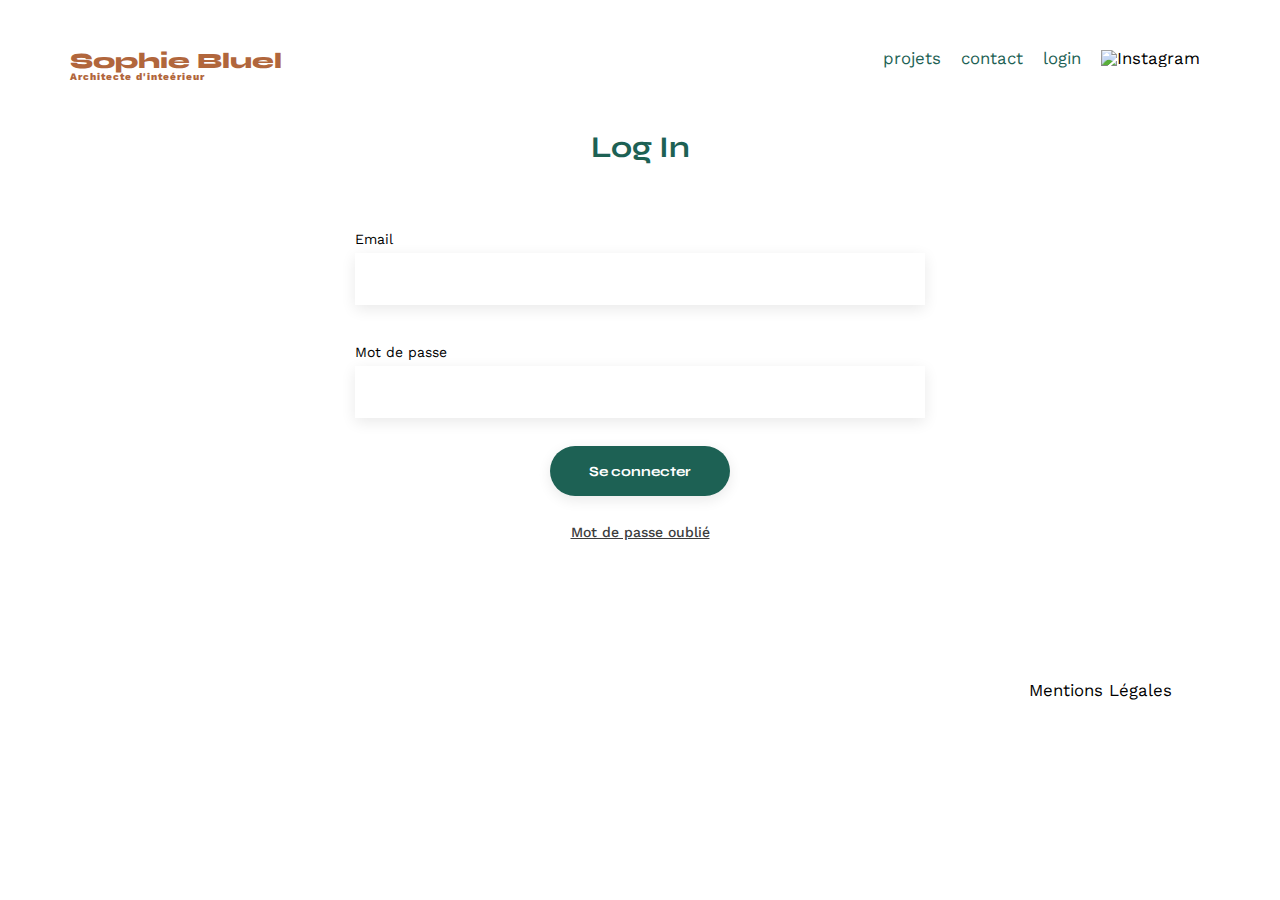
==== FrontEnd/login.html @ bb719c10 "Suivant la maquette, intégration du formulaire de connexion au site." ====
<!DOCTYPE html>
<html lang="fr">

<head>
    <meta charset="UTF-8">
    <title>Sophie Bluel - Architecte d'intérieur</title>
    <meta name="viewport" content="width=device-width, initial-scale=1.0">
    <link rel="preconnect" href="https://fonts.googleapis.com">
    <link rel="preconnect" href="https://fonts.gstatic.com" crossorigin>
    <link href="https://fonts.googleapis.com/css2?family=Syne:wght@700;800&family=Work+Sans&display=swap"
        rel="stylesheet">
    <meta name="description" content="">
    <link rel="stylesheet" href="./assets/style.css">
    <script src="works.js"></script>
</head>

<body>
    <header>
        <h1>Sophie Bluel <span>Architecte d'inteérieur</span></h1>
        <nav>
            <ul>
                <li><a href="index.html#portfolio">projets</a></li>
                <li><a href="index.html#contact">contact</a></li>
                <li><a href="login.html">login</a></li>
                <li><img src="./assets/icons/instagram.png" alt="Instagram"></li>
            </ul>
        </nav>
    </header>
    <main>
        <section id="login-container">
            <h2>Log In</h2>
            <form action="#" method="post" id="login-form">
                <label for="email">Email</label>
                <input type="email" id="email" name="email" required>
                <label for="password">Mot de passe</label>
                <input type="password" id="password" name="password" required>
                <input type="submit" value="Se connecter">
                <div id="forgot-password">
                    <a href="#">Mot de passe oublié</a>
                </div>
            </form>
        </section>
    </main>

    <footer>
        <nav>
            <ul>
                <li>Mentions Légales</li>
            </ul>
        </nav>
    </footer>
    </body>
    </html>
---- FrontEnd/assets/style.css ----
/* http://meyerweb.com/eric/tools/css/reset/
   v2.0 | 20110126
   License: none (public domain)
*/

html, body, main, div, span, applet, object, iframe,
h1, h2, h3, h4, h5, h6, p, blockquote, pre,
a, abbr, acronym, address, big, cite, code,
del, dfn, em, img, ins, kbd, q, s, samp,
small, strike, strong, sub, sup, tt, var,
b, u, i, center,
dl, dt, dd, ol, ul, li,
fieldset, form, label, legend,
table, caption, tbody, tfoot, thead, tr, th, td,
article, aside, canvas, details, embed,
figure, figcaption, footer, header, hgroup,
menu, nav, output, ruby, section, div, summary,
time, mark, audio, video {
	margin: 0;
	padding: 0;
	border: 0;
	font-size: 100%;
	font: inherit;
	vertical-align: baseline;
}

/* HTML5 display-role reset for older browsers */
article, aside, details, figcaption, figure,
footer, header, main, hgroup, menu, nav, section {
	display: block;
}

body {
  line-height: 1;
}

ol,
ul {
  list-style: none;
}

blockquote,
q {
  quotes: none;
}

blockquote:before,
blockquote:after,
q:before,
q:after {
  content: "";
  content: none;
}

table {
  border-collapse: collapse;
  border-spacing: 0;
}

/** end reset css**/
body {
  max-width: 1140px;
  margin: auto;
  font-family: "Work Sans";
  font-size: 14px;
}

header {
  display: flex;
  justify-content: space-between;
  margin: 50px 0;
}

section, .category-filter  {
  margin: 50px 0;
}

h1 {
  display: flex;
  flex-direction: column;
  font-family: "Syne";
  font-size: 22px;
  font-weight: 800;
  color: #b1663c;
}

h1 > span {
  font-family: "Work Sans";
  font-size: 10px;
  letter-spacing: 0.1em;
}

h2 {
  font-family: "Syne";
  font-weight: 700;
  font-size: 30px;
  color: #1d6154;
}

nav ul {
  display: flex;
  align-items: center;
  list-style-type: none;
}

nav li {
  padding: 0 10px;
  font-size: 1.2em;
}

nav a {
  text-decoration: none;
  color: #1d6154;
}

a:hover {
  color: #b1663c;
}

#introduction {
  display: flex;
  align-items: center;
}

#introduction figure {
  flex: 1;
}

#introduction img {
  display: block;
  margin: auto;
  width: 80%;
}

#introduction article {
  flex: 1;
}

#introduction h2 {
  margin-bottom: 1em;
}

#introduction p {
  margin-bottom: 0.5em;
}

#portfolio h2 {
  text-align: center;
  margin-bottom: 1em;
}

.category-filters {
  display: flex;
  align-items: stretch;
  gap: 10px;
  justify-content: center;
  flex-wrap: wrap;
}

.category-filter {
  height: 37px;
  flex-shrink: 0;
  border-radius: 60px;
  border: 1px solid #1d6154;
  color: #1d6154;
  background: #fffef8;
  text-align: center;
  font-family: Syne;
  font-size: 16px;
  font-style: normal;
  font-weight: 700;
  line-height: normal;
}

.category-filter.active {
  border-radius: 60px;
  border: 1px solid #1d6154;
  background: #1d6154;
  color: #fff;
}

.gallery {
  width: 100%;
  display: grid;
  grid-template-columns: 1fr 1fr 1fr;
  grid-column-gap: 20px;
  grid-row-gap: 20px;
}

.gallery img {
	width: 100%;
	width: 100%;

  width: 100%;

}

#contact, #login-container {
  width: 50%;
  margin: auto;
}

#contact > *, #login-container > * {
	text-align: center;
}

#contact h2, #login-container h2 {
  margin-bottom: 20px;
}

#contact form, #login-container form {
  text-align: left;
  margin-top: 30px;
  display: flex;
  flex-direction: column;
}

#contact input, #login-container input {
  height: 50px;
  font-size: 14px;
  border: none;
  box-shadow: 0px 4px 14px rgba(0, 0, 0, 0.09);
}

#contact label, #login-container label  {
  margin: 40px 0 7px 0;
}

#contact textarea {
  border: none;
  box-shadow: 0px 4px 14px rgba(0, 0, 0, 0.09);
}

input[type="submit"] {
  font-family: "Syne";
  font-weight: 700;
  color: white;
  background-color: #1d6154;
  margin: 2em auto;
  width: 180px;
  text-align: center;
  border-radius: 60px;
}

#forgot-password a{
	display: flex;
	justify-content: center;
	margin-bottom: 20%;
	color: #3D3D3D;
	font-family: Work Sans;
	font-size: 14px;
	font-style: normal;
	font-weight: 500;
	line-height: normal;
	text-decoration-line: underline;
}

footer nav ul {
  display: flex;
  justify-content: flex-end;
  margin: 2em;
}
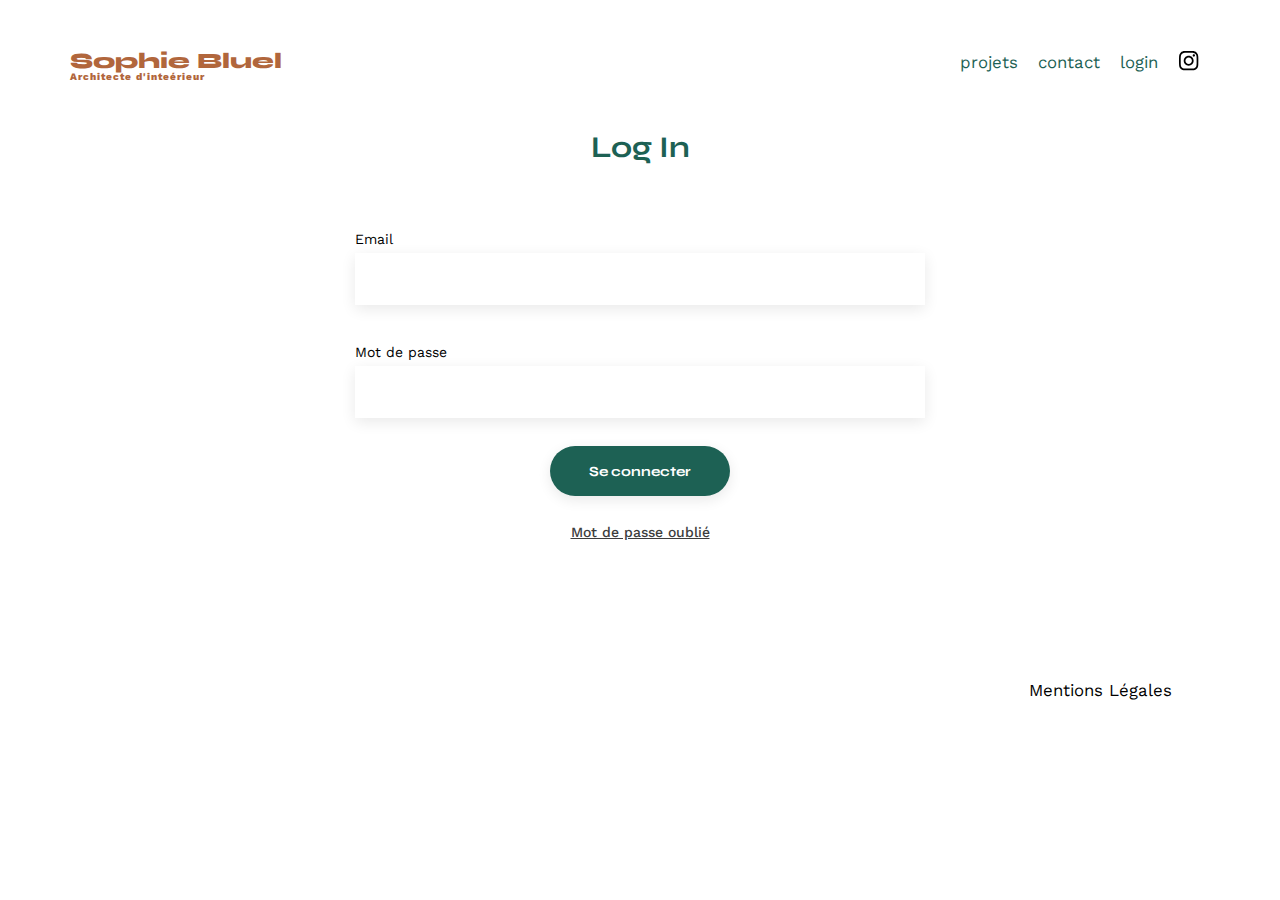
==== commit 17b6648b: "Ajout de l'ensemble des éléments du mode édition avec gestion de déconnexion." ====
--- a/FrontEnd/login.html
+++ b/FrontEnd/login.html
@@ -11,18 +11,18 @@
         rel="stylesheet">
     <meta name="description" content="">
     <link rel="stylesheet" href="./assets/style.css">
-    <script src="works.js"></script>
+    <script type="module" src="js/works.js"></script>
 </head>
 
 <body>
     <header>
         <h1>Sophie Bluel <span>Architecte d'inteérieur</span></h1>
-        <nav>
+        <nav aria-label="Main navigation">
             <ul>
                 <li><a href="index.html#portfolio">projets</a></li>
                 <li><a href="index.html#contact">contact</a></li>
                 <li><a href="login.html">login</a></li>
-                <li><img src="./assets/icons/instagram.png" alt="Instagram"></li>
+                <li><img src="./assets/icons/icons8-instagram 1.svg" alt="Instagram"></li>
             </ul>
         </nav>
     </header>
@@ -43,11 +43,11 @@
     </main>
 
     <footer>
-        <nav>
+        <nav aria-label="footer navigation">
             <ul>
                 <li>Mentions Légales</li>
             </ul>
         </nav>
     </footer>
-    </body>
-    </html>+</body>
+</html>--- a/FrontEnd/assets/style.css
+++ b/FrontEnd/assets/style.css
@@ -3,35 +3,110 @@
    License: none (public domain)
 */
 
-html, body, main, div, span, applet, object, iframe,
-h1, h2, h3, h4, h5, h6, p, blockquote, pre,
-a, abbr, acronym, address, big, cite, code,
-del, dfn, em, img, ins, kbd, q, s, samp,
-small, strike, strong, sub, sup, tt, var,
-b, u, i, center,
-dl, dt, dd, ol, ul, li,
-fieldset, form, label, legend,
-table, caption, tbody, tfoot, thead, tr, th, td,
-article, aside, canvas, details, embed,
-figure, figcaption, footer, header, hgroup,
-menu, nav, output, ruby, section, div, summary,
-time, mark, audio, video {
-	margin: 0;
-	padding: 0;
-	border: 0;
-	font-size: 100%;
-	font: inherit;
-	vertical-align: baseline;
+html,
+body,
+main,
+span,
+applet,
+object,
+iframe,
+h1,
+h2,
+h3,
+h4,
+h5,
+h6,
+p,
+blockquote,
+pre,
+a,
+abbr,
+acronym,
+address,
+big,
+cite,
+code,
+del,
+dfn,
+em,
+img,
+ins,
+kbd,
+q,
+s,
+samp,
+small,
+strike,
+strong,
+sub,
+sup,
+tt,
+var,
+b,
+u,
+i,
+center,
+dl,
+dt,
+dd,
+ol,
+ul,
+li,
+fieldset,
+form,
+label,
+legend,
+table,
+caption,
+tbody,
+tfoot,
+thead,
+tr,
+th,
+td,
+article,
+aside,
+canvas,
+details,
+embed,
+figure,
+figcaption,
+footer,
+header,
+hgroup,
+menu,
+nav,
+output,
+ruby,
+section,
+div,
+summary,
+time,
+mark,
+audio,
+video {
+  margin: 0;
+  padding: 0;
+  border: 0;
+  font-size: 100%;
+  font: inherit;
+  vertical-align: baseline;
 }
 
 /* HTML5 display-role reset for older browsers */
-article, aside, details, figcaption, figure,
-footer, header, main, hgroup, menu, nav, section {
-	display: block;
-}
-
-body {
-  line-height: 1;
+article,
+aside,
+details,
+figcaption,
+figure,
+footer,
+header,
+main,
+hgroup,
+menu,
+nav,
+section {
+  display: block;
 }
 
 ol,
@@ -58,7 +133,40 @@
 }
 
 /** end reset css**/
-body {
+.admin-banner {
+  width: 100%;
+  height: 59px;
+  display: flex;
+  align-items: center;
+  justify-content: center;
+  flex-direction: row;
+  gap: 11px;
+  background: #000;
+  color: #FFF;
+  text-align: center;
+  font-family: Work Sans;
+  font-size: 16px;
+  font-style: normal;
+  font-weight: 400;
+  line-height: normal;
+}
+
+.admin-banner button {
+  width: 216px;
+  height: 38px;
+  border-radius: 60px;
+  background: #FFF;
+  color: #000;
+  text-align: center;
+  font-family: Work Sans;
+  font-size: 14px;
+  font-style: normal;
+  font-weight: 500;
+  line-height: normal;
+}
+
+header , main , footer {
+  line-height: 1;
   max-width: 1140px;
   margin: auto;
   font-family: "Work Sans";
@@ -67,11 +175,13 @@
 
 header {
   display: flex;
+  flex-direction: row;
   justify-content: space-between;
-  margin: 50px 0;
-}
-
-section, .category-filter  {
+  margin: 50px auto;
+}
+
+section,
+.category-filter {
   margin: 50px 0;
 }
 
@@ -126,12 +236,16 @@
   flex: 1;
 }
 
-#introduction img {
+#introduction img, #introduction .actions-container{
   display: block;
   margin: auto;
   width: 80%;
 }
 
+#introduction .actions-container {
+  margin-top: 15px;
+}
+
 #introduction article {
   flex: 1;
 }
@@ -145,8 +259,33 @@
 }
 
 #portfolio h2 {
-  text-align: center;
   margin-bottom: 1em;
+}
+
+.actions-container {
+  display: flex;
+  justify-content: center;
+  flex-direction: row;
+  align-content: stretch;
+  align-items: baseline;
+  gap: 30px;
+}
+
+.actions-container button{
+	display: flex;
+	gap: 10px;
+	align-items: baseline;
+	justify-content: center;
+	flex-direction: row;
+	border: none;
+	background: none;
+	color: #000;
+	text-align: center;
+	font-family: Work Sans;
+	font-size: 14px;
+	font-style: normal;
+	font-weight: 400;
+	line-height: normal;
 }
 
 .category-filters {
@@ -188,41 +327,46 @@
 }
 
 .gallery img {
-	width: 100%;
-	width: 100%;
-
   width: 100%;
-
-}
-
-#contact, #login-container {
+  width: 100%;
+
+  width: 100%;
+}
+
+#contact,
+#login-container {
   width: 50%;
   margin: auto;
 }
 
-#contact > *, #login-container > * {
-	text-align: center;
-}
-
-#contact h2, #login-container h2 {
+#contact > *,
+#login-container > * {
+  text-align: center;
+}
+
+#contact h2,
+#login-container h2 {
   margin-bottom: 20px;
 }
 
-#contact form, #login-container form {
+#contact form,
+#login-container form {
   text-align: left;
   margin-top: 30px;
   display: flex;
   flex-direction: column;
 }
 
-#contact input, #login-container input {
+#contact input,
+#login-container input {
   height: 50px;
   font-size: 14px;
   border: none;
   box-shadow: 0px 4px 14px rgba(0, 0, 0, 0.09);
 }
 
-#contact label, #login-container label  {
+#contact label,
+#login-container label {
   margin: 40px 0 7px 0;
 }
 
@@ -242,21 +386,25 @@
   border-radius: 60px;
 }
 
-#forgot-password a{
-	display: flex;
-	justify-content: center;
-	margin-bottom: 20%;
-	color: #3D3D3D;
-	font-family: Work Sans;
-	font-size: 14px;
-	font-style: normal;
-	font-weight: 500;
-	line-height: normal;
-	text-decoration-line: underline;
+input[type="submit"]:hover{
+	background-color: #0E2F28;
+}
+
+#forgot-password a {
+  display: flex;
+  justify-content: center;
+  margin-bottom: 20%;
+  color: #3d3d3d;
+  font-family: Work Sans;
+  font-size: 14px;
+  font-style: normal;
+  font-weight: 500;
+  line-height: normal;
+  text-decoration-line: underline;
 }
 
 footer nav ul {
   display: flex;
   justify-content: flex-end;
   margin: 2em;
-}+}
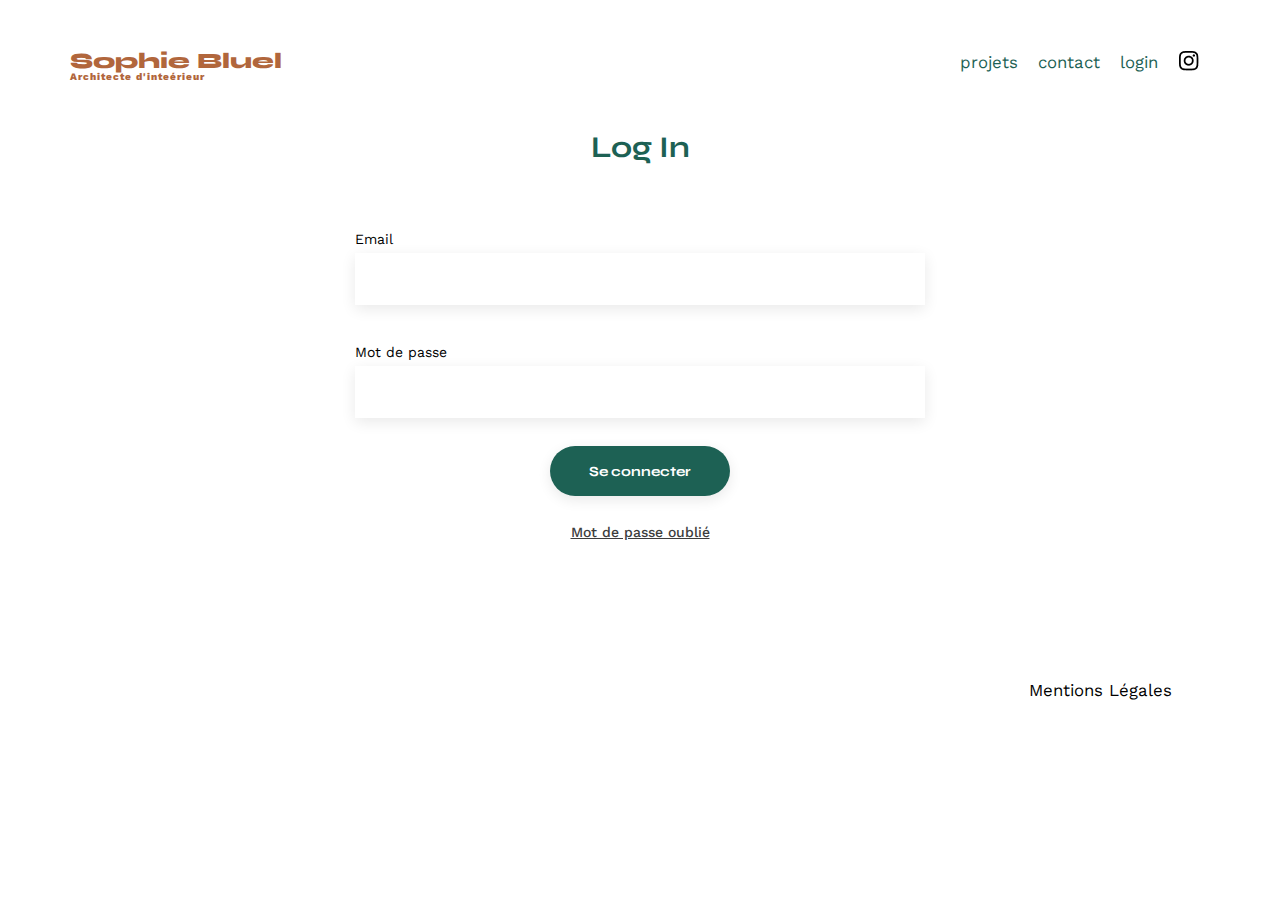
==== commit 36bfb8fa: "Ajout de la modale ouverture modale avec récupération galerie photo en js." ====
--- a/FrontEnd/login.html
+++ b/FrontEnd/login.html
@@ -22,7 +22,7 @@
                 <li><a href="index.html#portfolio">projets</a></li>
                 <li><a href="index.html#contact">contact</a></li>
                 <li><a href="login.html">login</a></li>
-                <li><img src="./assets/icons/icons8-instagram 1.svg" alt="Instagram"></li>
+                <li><img src="./assets/icons/icons8-instagram.png" alt="Instagram"></li>
             </ul>
         </nav>
     </header>
--- a/FrontEnd/assets/style.css
+++ b/FrontEnd/assets/style.css
@@ -165,7 +165,9 @@
   line-height: normal;
 }
 
-header , main , footer {
+header,
+main,
+footer {
   line-height: 1;
   max-width: 1140px;
   margin: auto;
@@ -236,7 +238,8 @@
   flex: 1;
 }
 
-#introduction img, #introduction .actions-container{
+#introduction img.photo,
+#introduction .actions-container {
   display: block;
   margin: auto;
   width: 80%;
@@ -246,6 +249,8 @@
   margin-top: 15px;
 }
 
+
+
 #introduction article {
   flex: 1;
 }
@@ -260,6 +265,120 @@
 
 #portfolio h2 {
   margin-bottom: 1em;
+}
+
+a.js-modal {
+  display: flex;
+  text-decoration: none;
+  color: #000;
+  text-align: center;
+  font-family: Work Sans;
+  font-size: 14px;
+  font-style: normal;
+  font-weight: 400;
+  line-height: normal;
+  align-items: baseline;
+  justify-content: flex-start;
+  gap: 10px;
+}
+
+/* Style de la modale */
+#gallery-modal {
+  overflow: auto;
+  position: fixed;
+  display: flex;
+  justify-content: center;
+  align-items: center;
+  z-index: 1;
+  left: 0;
+  top: 0;
+  width: 100%;
+  height: 100%;
+  background-color: rgba(0, 0, 0, 0.8);
+}
+
+.modal-wrapper {
+  overflow: auto;
+  display: flex;
+  background-color: #fff;
+  max-width: 630px;
+  max-height: 731px;
+  border: 1px solid #888;
+  width: 65%;
+  height: 80%;
+  flex-direction: column;
+  align-items: center;
+  justify-content: space-evenly;
+  border-radius: 10px;
+}
+
+h3.modal-title {
+  color: #000;
+  text-align: center;
+  font-family: Work Sans;
+  font-size: 26px;
+  font-style: normal;
+  font-weight: 400;
+  line-height: normal;
+}
+
+.close-modal {
+  background-color: white;
+  font-size: 24px;
+  font-weight: bold;
+  cursor: pointer;
+  border: none;
+}
+
+.close-modal:hover {
+  color: #000;
+}
+
+#gallery-modal-content {
+  width: 65%;
+  display: grid;
+  grid-template-columns: 1fr 1fr 1fr 1fr 1fr;
+  grid-column-gap: 6px;
+  grid-row-gap: 6px;
+  justify-content: center;
+  align-items: center;
+  justify-items: center;
+  align-content: stretch;
+}
+
+#gallery-modal-content img {
+  width: 100%;
+}
+
+#modal>a {
+  display: flex;
+  text-decoration: none;
+  color: #FFF;
+  width: 237px;
+  height: 36px;
+  font-family: Syne;
+  font-size: 14px;
+  font-style: normal;
+  font-weight: 700;
+  line-height: normal;
+  border-radius: 60px;
+  background: #1D6154;
+  justify-content: center;
+  align-items: center;
+}
+
+#gallery-delete {
+text-decoration: none;
+border: none;
+background-color: #FFF;
+color: #D65353;
+text-align: center;
+font-family: Syne;
+font-size: 14px;
+font-style: normal;
+font-weight: 400;
+line-height: normal;
+cursor: pointer;
 }
 
 .actions-container {
@@ -269,23 +388,6 @@
   align-content: stretch;
   align-items: baseline;
   gap: 30px;
-}
-
-.actions-container button{
-	display: flex;
-	gap: 10px;
-	align-items: baseline;
-	justify-content: center;
-	flex-direction: row;
-	border: none;
-	background: none;
-	color: #000;
-	text-align: center;
-	font-family: Work Sans;
-	font-size: 14px;
-	font-style: normal;
-	font-weight: 400;
-	line-height: normal;
 }
 
 .category-filters {
@@ -328,9 +430,6 @@
 
 .gallery img {
   width: 100%;
-  width: 100%;
-
-  width: 100%;
 }
 
 #contact,
@@ -339,8 +438,8 @@
   margin: auto;
 }
 
-#contact > *,
-#login-container > * {
+#contact>*,
+#login-container>* {
   text-align: center;
 }
 
@@ -386,8 +485,8 @@
   border-radius: 60px;
 }
 
-input[type="submit"]:hover{
-	background-color: #0E2F28;
+input[type="submit"]:hover {
+  background-color: #0E2F28;
 }
 
 #forgot-password a {
@@ -407,4 +506,4 @@
   display: flex;
   justify-content: flex-end;
   margin: 2em;
-}
+}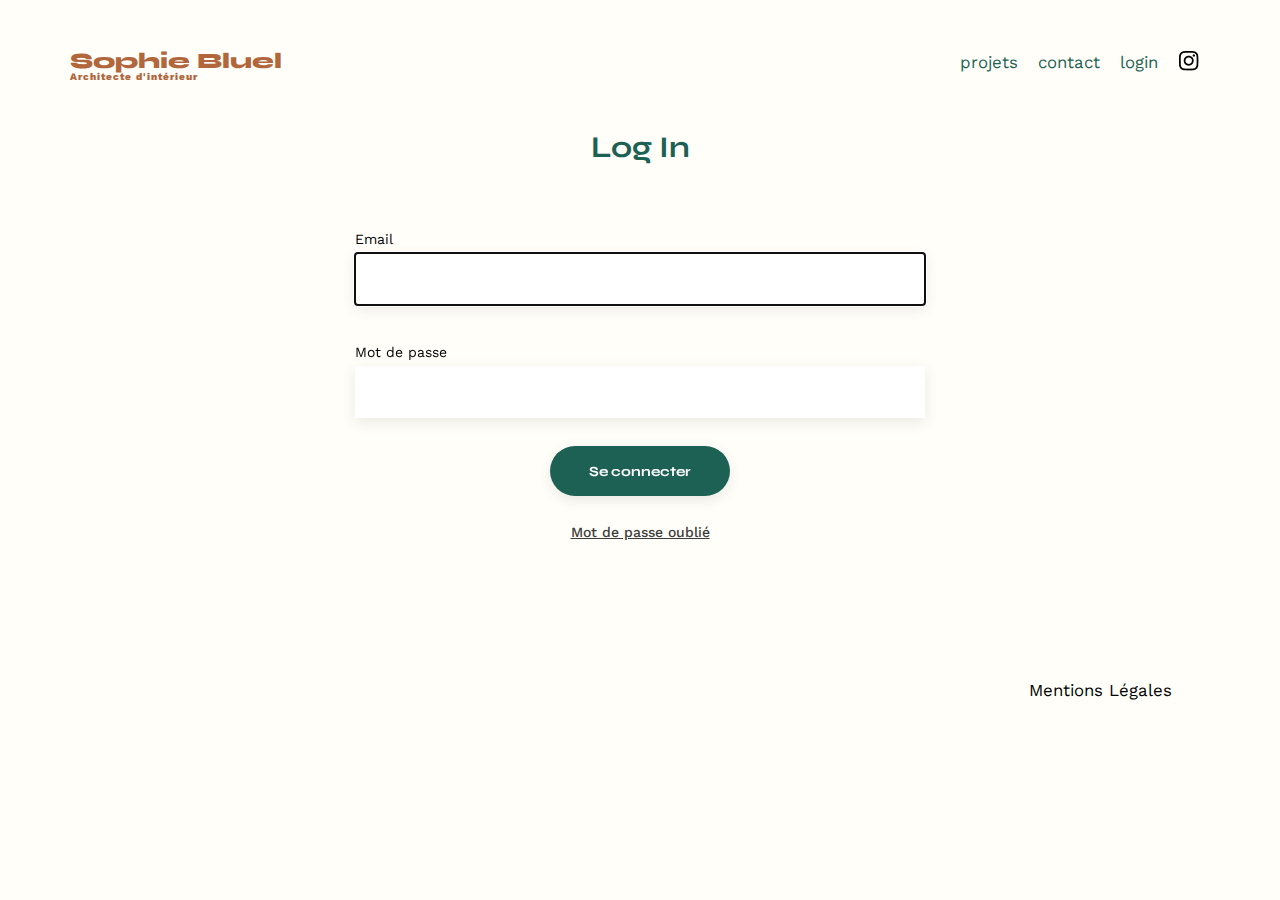
==== commit f17eec45: "Ajout animations modale ouverture et fermeture" ====
--- a/FrontEnd/login.html
+++ b/FrontEnd/login.html
@@ -16,7 +16,7 @@
 
 <body>
     <header>
-        <h1>Sophie Bluel <span>Architecte d'inteérieur</span></h1>
+    <h1>Sophie Bluel <span>Architecte d'intérieur</span></h1>
         <nav aria-label="Main navigation">
             <ul>
                 <li><a href="index.html#portfolio">projets</a></li>
@@ -29,9 +29,9 @@
     <main>
         <section id="login-container">
             <h2>Log In</h2>
-            <form action="#" method="post" id="login-form">
+            <form method="post" id="login-form">
                 <label for="email">Email</label>
-                <input type="email" id="email" name="email" required>
+                <input type="email" id="email" autocomplete="on" autofocus name="userid" required>
                 <label for="password">Mot de passe</label>
                 <input type="password" id="password" name="password" required>
                 <input type="submit" value="Se connecter">
--- a/FrontEnd/assets/style.css
+++ b/FrontEnd/assets/style.css
@@ -93,6 +93,10 @@
   vertical-align: baseline;
 }
 
+Body {
+  background: #FFFEF8;
+}
+
 /* HTML5 display-role reset for older browsers */
 article,
 aside,
@@ -144,7 +148,7 @@
   background: #000;
   color: #FFF;
   text-align: center;
-  font-family: Work Sans;
+  font-family: "Work Sans";
   font-size: 16px;
   font-style: normal;
   font-weight: 400;
@@ -158,7 +162,7 @@
   background: #FFF;
   color: #000;
   text-align: center;
-  font-family: Work Sans;
+  font-family: "Work Sans";
   font-size: 14px;
   font-style: normal;
   font-weight: 500;
@@ -196,7 +200,7 @@
   color: #b1663c;
 }
 
-h1 > span {
+h1>span {
   font-family: "Work Sans";
   font-size: 10px;
   letter-spacing: 0.1em;
@@ -241,8 +245,8 @@
 #introduction img.photo,
 #introduction .actions-container {
   display: block;
-  margin: auto;
-  width: 80%;
+  margin-right: auto;
+  width: 84%;
 }
 
 #introduction .actions-container {
@@ -264,6 +268,7 @@
 }
 
 #portfolio h2 {
+  margin-top: 1em;
   margin-bottom: 1em;
 }
 
@@ -272,7 +277,7 @@
   text-decoration: none;
   color: #000;
   text-align: center;
-  font-family: Work Sans;
+  font-family: "Work Sans";
   font-size: 14px;
   font-style: normal;
   font-weight: 400;
@@ -303,31 +308,48 @@
   background-color: #fff;
   max-width: 630px;
   max-height: 731px;
-  border: 1px solid #888;
-  width: 65%;
-  height: 80%;
+  border: 1px solid #B3B3B3;
+  width: 100%;
+  height: max-content;
   flex-direction: column;
   align-items: center;
-  justify-content: space-evenly;
   border-radius: 10px;
 }
 
 h3.modal-title {
   color: #000;
   text-align: center;
-  font-family: Work Sans;
+  font-family: "Work Sans";
   font-size: 26px;
   font-style: normal;
   font-weight: 400;
   line-height: normal;
 }
 
+span.gallery-modal {
+  display: flex;
+  justify-content: flex-end;
+  align-items: flex-start;
+  flex-wrap: wrap;
+  align-content: baseline;
+  width: 100%;
+}
+
+span.add-modal {
+  display: flex;
+  justify-content: space-between;
+  align-items: flex-start;
+  flex-wrap: wrap;
+  align-content: baseline;
+  width: 100%;
+}
+
+.return-gallery-modal,
 .close-modal {
-  background-color: white;
   font-size: 24px;
   font-weight: bold;
   cursor: pointer;
-  border: none;
+  padding: 10px;
 }
 
 .close-modal:hover {
@@ -338,20 +360,38 @@
   width: 65%;
   display: grid;
   grid-template-columns: 1fr 1fr 1fr 1fr 1fr;
-  grid-column-gap: 6px;
-  grid-row-gap: 6px;
+  grid-column-gap: 2%;
+  grid-row-gap: 10%;
   justify-content: center;
   align-items: center;
   justify-items: center;
   align-content: stretch;
+  border-bottom: 1px solid #B3B3B3;
+  padding-top: 30px;
+  padding-bottom: 67px;
+}
+
+.js-modal-image {
+  position: relative;
 }
 
 #gallery-modal-content img {
   width: 100%;
 }
 
-#modal>a {
-  display: flex;
+img#work-delete {
+  background-color: black;
+  padding: 4px;
+  width: 9px;
+  height: 11px;
+  border-radius: 2px;
+  cursor: pointer;
+  position: absolute;
+  top: 0;
+  right: 0;
+}
+
+#add-photo-modal {
   text-decoration: none;
   color: #FFF;
   width: 237px;
@@ -363,22 +403,139 @@
   line-height: normal;
   border-radius: 60px;
   background: #1D6154;
-  justify-content: center;
-  align-items: center;
-}
-
-#gallery-delete {
-text-decoration: none;
-border: none;
-background-color: #FFF;
-color: #D65353;
-text-align: center;
-font-family: Syne;
-font-size: 14px;
-font-style: normal;
-font-weight: 400;
-line-height: normal;
-cursor: pointer;
+  margin: 30px;
+  border: none;
+}
+
+#modal-actions {
+  display: flex;
+  flex-direction: column;
+  padding-top: 38px;
+  padding-bottom: 48px;
+}
+
+.add-photo-form {
+  display: flex;
+  flex-direction: column;
+  align-items: flex-start;
+  justify-content: center;
+  gap: 10px;
+  padding-top: 36px;
+  padding-bottom: 47px;
+  border-bottom: 1px solid #B3B3B3;
+}
+
+.image-input {
+  display: flex;
+  width: 420px;
+  height: 169px;
+  border-radius: 3px;
+  background: #E8F1F6;
+  flex-direction: column;
+  align-items: center;
+  justify-content: center;
+  gap: 6px;
+}
+
+.add-input {
+  display: flex;
+  width: 173px;
+  height: 36px;
+  border-radius: 50px;
+  background: #CBD6DC;
+  align-items: center;
+  justify-content: center;
+  color: #306685;
+  text-align: center;
+  font-family: "Work Sans";
+  font-size: 14px;
+  font-style: normal;
+  font-weight: 500;
+  line-height: normal;
+}
+
+.image-no-input {
+  width: 76px;
+  height: 76px;
+}
+
+input[type=file] {
+  display: none;
+}
+
+.image-input>p {
+  color: #444;
+  text-align: center;
+  font-family: Work Sans;
+  font-size: 10px;
+  font-style: normal;
+  font-weight: 400;
+  line-height: normal;
+}
+
+.title-input {
+  color: #3D3D3D;
+  font-family: "Work Sans";
+  font-size: 14px;
+  font-style: normal;
+  font-weight: 500;
+  line-height: normal;
+}
+
+#title-input,
+#category-input {
+  border: none;
+  width: 420px;
+  height: 51px;
+  background: #FFF;
+  box-shadow: 0px 4px 14px 0px rgba(0, 0, 0, 0.09);
+  color: #444;
+  font-family: "Work Sans";
+  font-size: 14px;
+  font-style: normal;
+  font-weight: 400;
+  line-height: normal;
+}
+
+#photo-modal-actions {
+  display: flex;
+  flex-direction: column-reverse;
+  justify-content: space-evenly;
+  align-items: center;
+  gap: 30px;
+  padding-bottom: 55px;
+  padding-top: 32px;
+}
+
+.grey-submit-button {
+  border: none;
+  width: 237px;
+  height: 36px;
+  border-radius: 60px;
+  background: #A7A7A7;
+  color: #FFF;
+  text-align: center;
+  font-family: Syne;
+  font-size: 14px;
+  font-style: normal;
+  font-weight: 700;
+  line-height: normal;
+}
+
+#submit-button.green-button {
+  background: #1D6154;
+  color: white;
+  border: none;
+  width: 237px;
+  height: 36px;
+  border-radius: 60px;
+  text-align: center;
+  font-family: Syne;
+  font-size: 14px;
+  font-style: normal;
+  font-weight: 700;
+  line-height: normal;
+  cursor: pointer;
 }
 
 .actions-container {
@@ -494,7 +651,7 @@
   justify-content: center;
   margin-bottom: 20%;
   color: #3d3d3d;
-  font-family: Work Sans;
+  font-family: "Work Sans";
   font-size: 14px;
   font-style: normal;
   font-weight: 500;
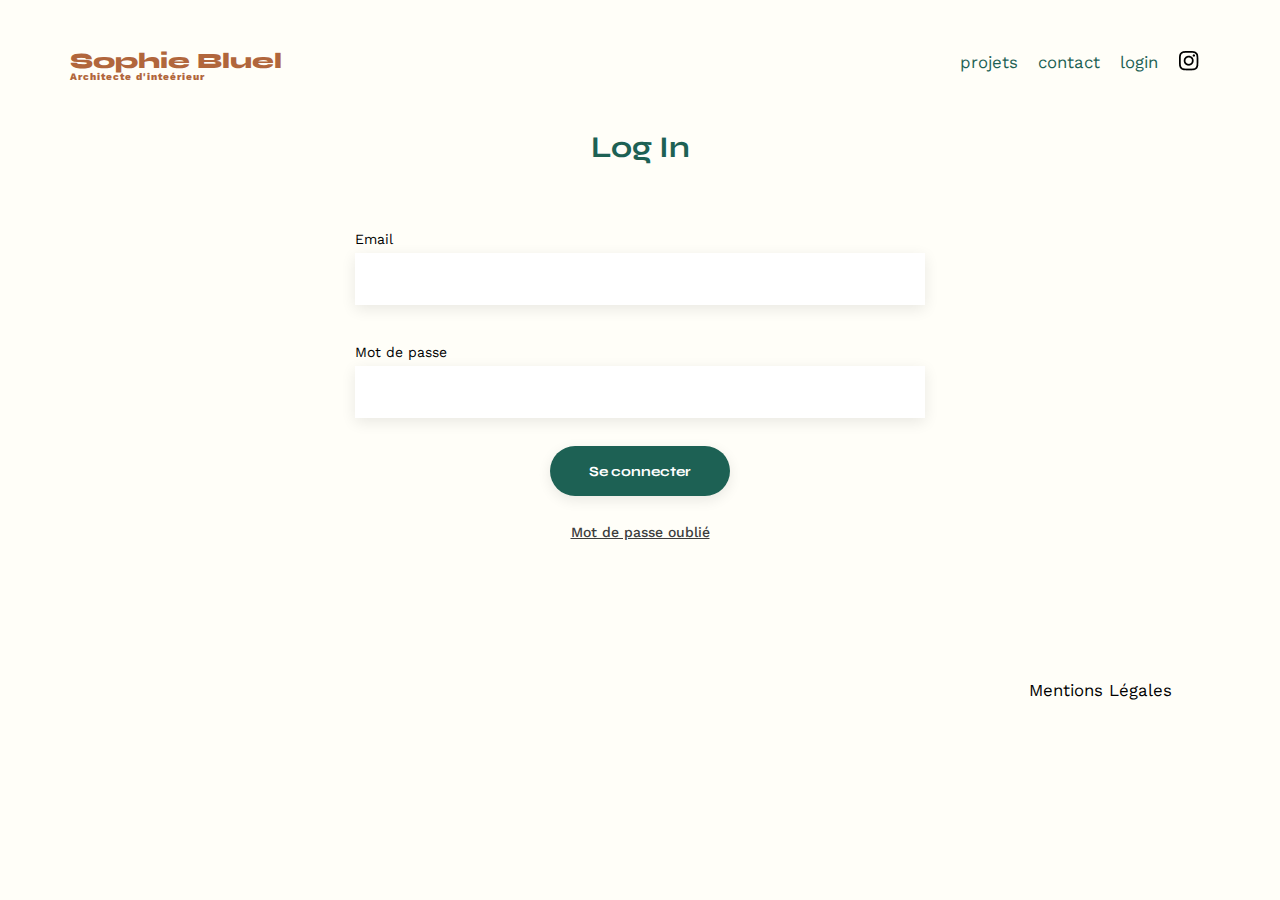
==== commit f2be9160: "Merge remote-tracking branch 'origin/POQUELANDON/issue4'" ====
--- a/FrontEnd/login.html
+++ b/FrontEnd/login.html
@@ -16,7 +16,7 @@
 
 <body>
     <header>
-    <h1>Sophie Bluel <span>Architecte d'intérieur</span></h1>
+        <h1>Sophie Bluel <span>Architecte d'inteérieur</span></h1>
         <nav aria-label="Main navigation">
             <ul>
                 <li><a href="index.html#portfolio">projets</a></li>
@@ -29,9 +29,9 @@
     <main>
         <section id="login-container">
             <h2>Log In</h2>
-            <form method="post" id="login-form">
+            <form action="#" method="post" id="login-form">
                 <label for="email">Email</label>
-                <input type="email" id="email" autocomplete="on" autofocus name="userid" required>
+                <input type="email" id="email" name="email" required>
                 <label for="password">Mot de passe</label>
                 <input type="password" id="password" name="password" required>
                 <input type="submit" value="Se connecter">
